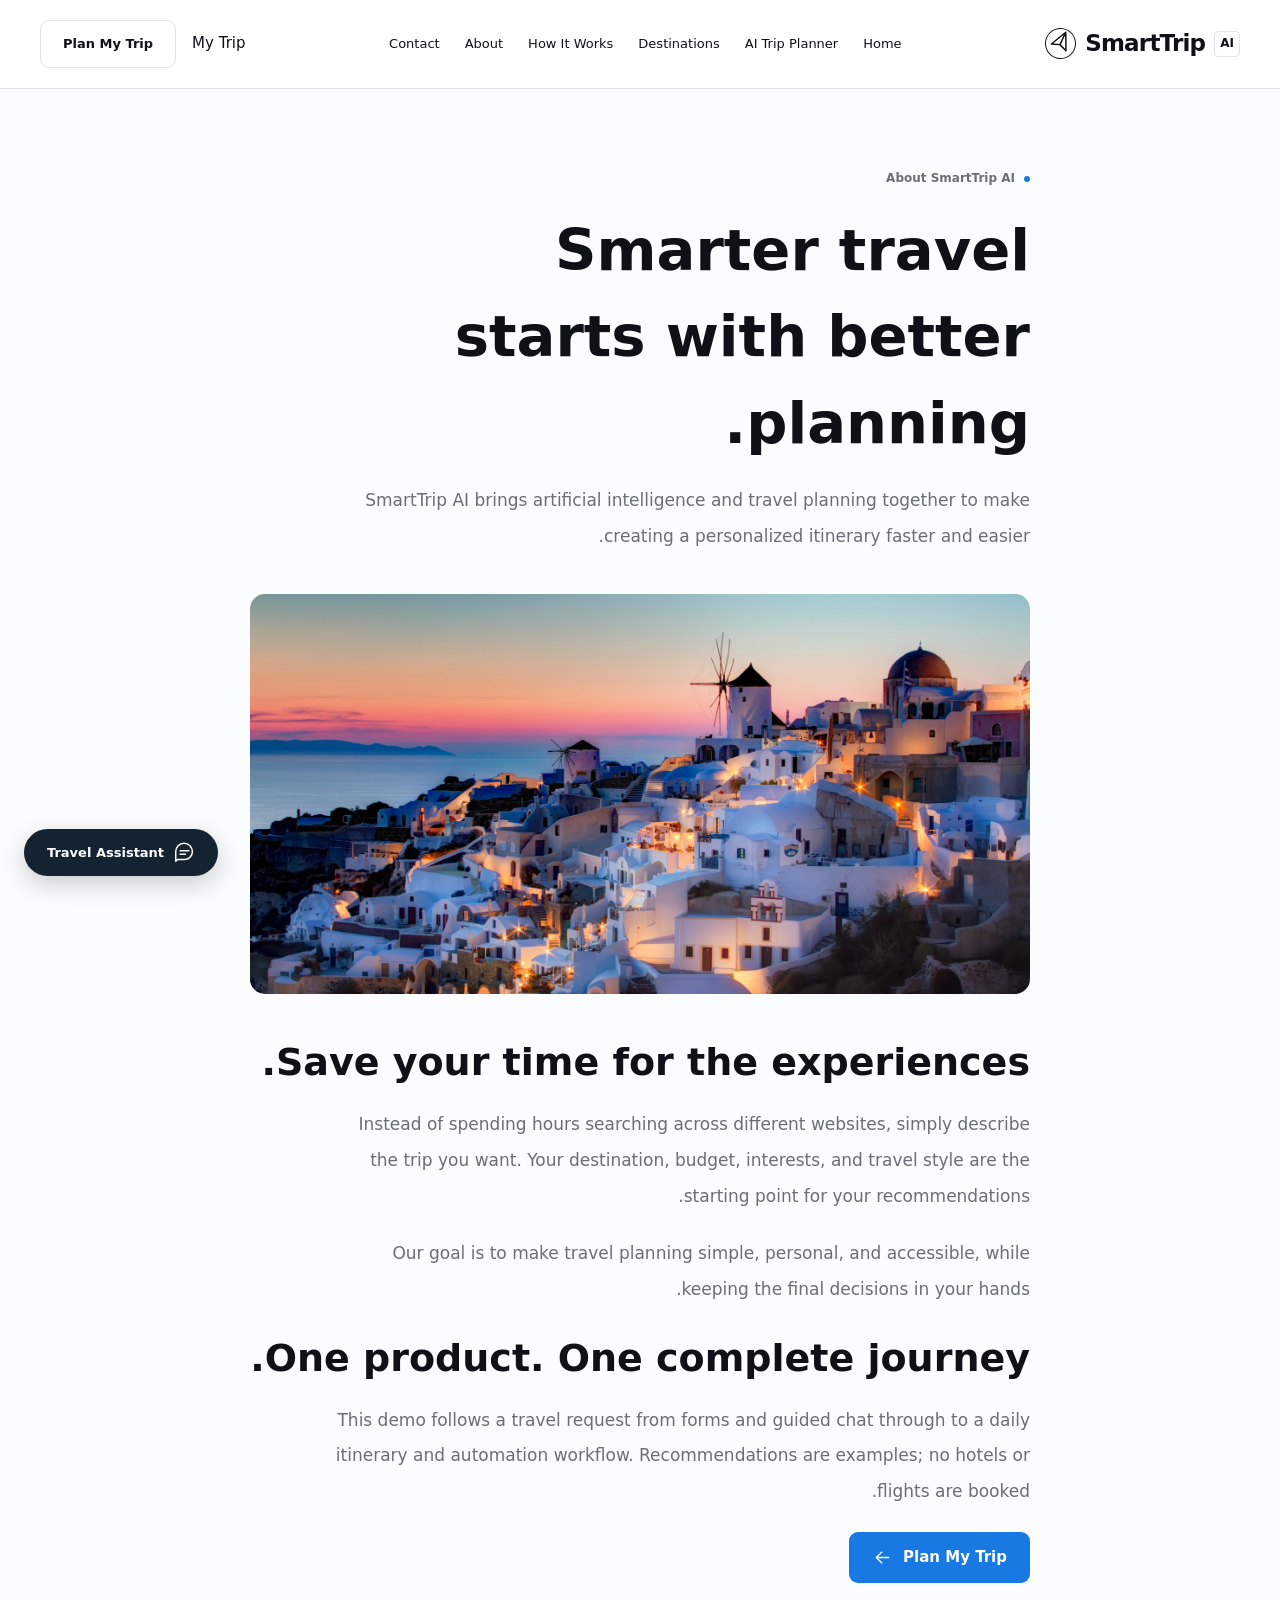
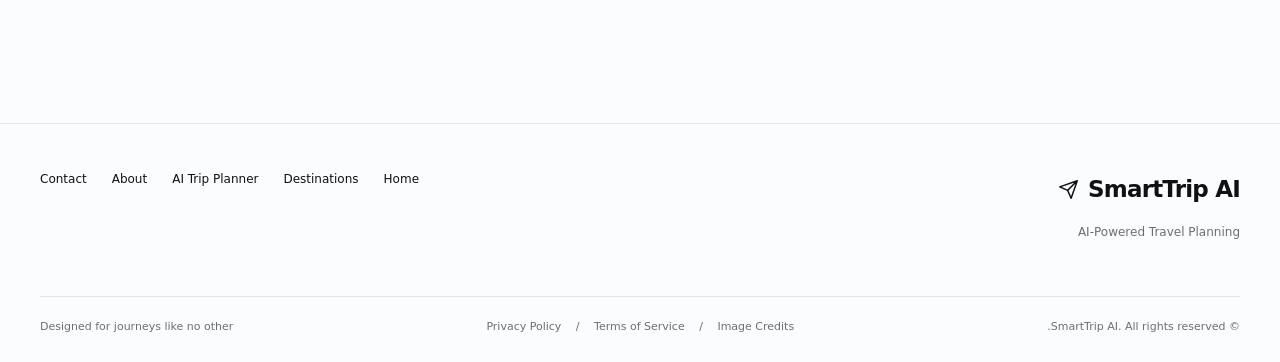
==== public/about.html @ 1fba0c23 "Initial commit" ====
<!doctype html>
<html lang="en" dir="rtl"><head><meta charset="UTF-8"><meta name="viewport" content="width=device-width,initial-scale=1"><meta name="description" content="Personalized travel planning with SmartTrip AI. Explore destinations, create itineraries, and meet your travel assistant."><title>About | SmartTrip AI</title><link rel="stylesheet" href="assets/smarttrip.css"><script src="assets/config.js"></script><script defer src="assets/smarttrip.js"></script><meta property="og:title" content="SmartTrip AI | Personalized Travel Planning"><meta property="og:description" content="You choose the destination. We build the plan together."></head><body><header data-od-id="site-header"><div class="wrap nav"><a class="brand" href="smarttrip.html" data-od-id="brand"><span class="brand-mark"><svg aria-hidden="true" viewBox="0 0 24 24"><path d="m22 2-7 20-4-9-9-4Z M22 2 11 13"/></svg></span>SmartTrip <small>AI</small></a><nav class="nav-links" id="navigation" aria-label="Main navigation"><a href="smarttrip.html" data-od-id="about-element-1">Home</a><a href="smarttrip.html#planner" data-od-id="about-element-2">AI Trip Planner</a><a href="destinations.html" data-od-id="about-element-3">Destinations</a><a href="smarttrip.html#how-it-works" data-od-id="about-element-4">How It Works</a><a href="about.html" data-od-id="about-element-5">About</a><a href="contact.html" data-od-id="about-element-6">Contact</a></nav><div class="nav-actions"><a class="my-trip-link" href="my-trip.html" data-od-id="about-element-7">My Trip</a><a class="btn" href="smarttrip.html#planner" data-od-id="about-element-8">Plan My Trip</a><button class="menu" aria-label="Open menu" aria-expanded="false" aria-controls="navigation" data-od-id="about-element-9"><svg aria-hidden="true" viewBox="0 0 24 24"><path d="M4 6h16M4 12h16M4 18h16"/></svg></button></div></div></header><main data-od-id="main"><section class="section wrap" data-od-id="about-content"><div class="prose"><span class="eyebrow">About SmartTrip AI</span><h1 data-od-id="about-element-10">Smarter travel<br>starts with better planning.</h1><p>SmartTrip AI brings artificial intelligence and travel planning together to make creating a personalized itinerary faster and easier.</p><div class="about-photo"><img src="assets/santorini.jpg" alt="Sunset in Santorini" loading="lazy"></div><h2 data-od-id="about-element-11">Save your time for the experiences.</h2><p>Instead of spending hours searching across different websites, simply describe the trip you want. Your destination, budget, interests, and travel style are the starting point for your recommendations.</p><p>Our goal is to make travel planning simple, personal, and accessible, while keeping the final decisions in your hands.</p><h2 data-od-id="about-element-12">One product. One complete journey.</h2><p>This demo follows a travel request from forms and guided chat through to a daily itinerary and automation workflow. Recommendations are examples; no hotels or flights are booked.</p><a href="smarttrip.html#planner" class="btn primary"  data-od-id="about-element-13">Plan My Trip<svg aria-hidden="true" viewBox="0 0 24 24"><path d="M19 12H5m6-6-6 6 6 6"/></svg></a></div></section></main><footer class="footer" data-od-id="footer"><div class="wrap"><div class="footer-top"><div><a class="brand" href="smarttrip.html" data-od-id="about-element-14"><svg aria-hidden="true" viewBox="0 0 24 24"><path d="m22 2-7 20-4-9-9-4Z M22 2 11 13"/></svg>SmartTrip AI</a><p>AI-Powered Travel Planning</p></div><div class="footer-links"><a href="smarttrip.html" data-od-id="about-element-15">Home</a><a href="destinations.html" data-od-id="about-element-16">Destinations</a><a href="smarttrip.html#planner" data-od-id="about-element-17">AI Trip Planner</a><a href="about.html" data-od-id="about-element-18">About</a><a href="contact.html" data-od-id="about-element-19">Contact</a></div></div><div class="footer-bottom"><span>© SmartTrip AI. All rights reserved.</span><span><a href="privacy.html" data-od-id="about-element-20">Privacy Policy</a>　 /　 <a href="terms.html" data-od-id="about-element-21">Terms of Service</a>　 /　 <a href="image-credits.html" data-od-id="about-element-22">Image Credits</a></span><span>Designed for journeys like no other</span></div></div></footer><button class="floating-chat" data-chat data-od-id="floating-assistant"><svg aria-hidden="true" viewBox="0 0 24 24"><path d="M21 11a9 9 0 0 1-9 9H4l-2 2V11a9 9 0 0 1 19 0Z"/><path d="M7 10h10M7 14h6"/></svg>Travel Assistant</button><aside class="chat-window" hidden aria-label="Travel Assistant" data-od-id="chat-window"><div class="chat-header"><span class="ai-orb"><svg aria-hidden="true" viewBox="0 0 24 24"><path d="m12 3 2.7 6.3L21 12l-6.3 2.7L12 21l-2.7-6.3L3 12l6.3-2.7Z"/></svg></span><div><b>SmartTrip AI Assistant</b><small>Demo conversation · Scripted responses</small></div><button class="close-chat" aria-label="Close chat" data-od-id="about-element-23"><svg aria-hidden="true" viewBox="0 0 24 24"><path d="m6 6 12 12M18 6 6 18"/></svg></button></div><div class="chat-log" aria-live="polite"></div><form class="chat-input" id="chat-form"><input aria-label="Your message" placeholder="Type your reply…" required maxlength="500" data-od-id="about-element-24"><button aria-label="Send message" data-od-id="about-element-25"><svg aria-hidden="true" viewBox="0 0 24 24"><path d="M19 12H5m6-6-6 6 6 6"/></svg></button></form></aside><div class="toast" role="status" aria-live="polite"></div></body></html>
---- public/assets/smarttrip.css ----
:root {
 --bg:      oklch(99% 0.002 240);
 --surface: oklch(100% 0 0);
 --fg:      oklch(18% 0.012 250);
 --muted:   oklch(54% 0.012 250);
 --border:  oklch(92% 0.005 250);
 --accent:  oklch(58% 0.18 255);
 --font-display: -apple-system, BlinkMacSystemFont, 'SF Pro Display', system-ui, sans-serif;
 --font-body:    -apple-system, BlinkMacSystemFont, 'SF Pro Text', system-ui, sans-serif;
 --soft:oklch(96% .006 250);--ink:oklch(25% .035 250);--white:oklch(100% 0 0);--danger:oklch(43% .15 25);
}
*{box-sizing:border-box}html{scroll-behavior:smooth;scroll-padding-top:100px}body{margin:0;color:var(--fg);background:var(--bg);font-family:var(--font-body);font-size:15px;line-height:1.8}h1,h2,h3{font-family:var(--font-display);font-weight:600;line-height:1.5;margin:0 0 16px;text-wrap:balance}h1{font-size:clamp(36px,4.5vw,66px)}h2{font-size:clamp(26px,3vw,38px)}h3{font-size:20px}p{margin:0 0 22px;max-width:65ch;color:var(--muted)}a{color:inherit;text-decoration:none}button,input,select,textarea{font:inherit}button,a,input,select,textarea{outline-offset:5px} :focus-visible{outline:2px solid var(--fg)}button,a{ -webkit-tap-highlight-color:transparent}button{cursor:pointer}button:disabled{opacity:.5;cursor:wait}img{width:100%;height:100%;object-fit:cover;display:block}svg{width:21px;height:21px;fill:none;stroke:currentColor;stroke-width:1.7;stroke-linecap:round;stroke-linejoin:round;flex:none}button,.btn{display:inline-flex;align-items:center;justify-content:center;gap:10px;min-height:46px;padding:11px 22px;border:1px solid var(--border);border-radius:9px;background:var(--surface);color:var(--fg);font-weight:550;transition:background .2s,transform .2s}button:hover,.btn:hover{background:var(--soft);border-color:var(--muted)}.primary{background:var(--accent);color:var(--white);border-color:transparent}.primary:hover{background:oklch(48% .18 255);color:var(--white);border-color:transparent}.dark-btn{background:var(--fg);color:var(--white)}.dark-btn:hover{background:var(--ink);color:var(--white)}.text-btn{padding:10px 0;border:0;background:transparent}.text-btn:hover{background:transparent;text-decoration:underline}.wrap{width:min(1240px,calc(100% - 80px));margin:auto}.nav{height:88px;display:flex;align-items:center;gap:35px;justify-content:space-between}.brand{font-family:var(--font-display);font-size:23px;letter-spacing:-.8px;display:inline-flex;align-items:center;gap:9px;font-weight:600;white-space:nowrap;direction:ltr}.brand-mark{display:grid;place-items:center;border:1.5px solid currentColor;border-radius:50%;width:31px;height:31px;transform:rotate(-20deg)}.brand small{font-size:12px;border:1px solid var(--border);padding:1px 5px;border-radius:4px;letter-spacing:0}.nav-links{display:flex;align-items:center;gap:25px;font-size:13px}.nav-links a{padding:12px 0}.nav-links a:hover{text-decoration:underline}.nav-actions{display:flex;gap:16px;align-items:center}.nav-actions .btn{font-size:13px}.menu{display:none;padding:8px;min-width:44px}header{background:var(--surface);border-bottom:1px solid var(--border)}.hero{padding:66px 0 36px}.hero-top{display:grid;grid-template-columns:1.15fr 1fr;gap:70px;align-items:center;margin-bottom:40px}.eyebrow{display:inline-flex;align-items:center;gap:9px;font-size:12px;font-weight:550;margin-bottom:18px;color:var(--muted)}.eyebrow::before{content:'';width:6px;height:6px;background:var(--accent);border-radius:50%}.hero h1{letter-spacing:-.02em;margin-bottom:0}.hero-copy p{line-height:2;font-size:16px;margin-bottom:23px}.actions{display:flex;gap:23px;align-items:center;flex-wrap:wrap}.hero-image{height:390px;border-radius:16px;overflow:hidden;position:relative;background:oklch(79% .04 245)}.hero-image>img{object-position:50% 55%}.location-tag{position:absolute;bottom:23px;right:23px;background:var(--surface);border-radius:8px;padding:11px 16px;display:flex;align-items:center;gap:12px;font-size:13px;box-shadow:0 4px 15px oklch(18% .012 250/.12)}.location-tag small{display:block;color:var(--muted);font-size:11px}.photo-note{position:absolute;bottom:24px;left:24px;color:var(--white);font-size:12px;background:oklch(18% .012 250/.65);padding:5px 10px;border-radius:5px}.trip-mini{position:absolute;top:24px;left:24px;background:var(--surface);width:225px;padding:18px;border-radius:12px;box-shadow:0 4px 15px oklch(18% .012 250/.12)}.trip-mini b{display:block;font-size:14px}.trip-mini p{font-size:12px;margin:3px 0 13px}.mini-line{display:flex;justify-content:space-between;font-size:11px;padding-top:9px;border-top:1px solid var(--border)}.trust-row{display:flex;justify-content:space-between;padding:23px 12px;border-bottom:1px solid var(--border);color:var(--muted);font-size:12px}.trust-row span{display:flex;gap:9px;align-items:center}.section{padding:75px 0}.section-head{display:flex;justify-content:space-between;align-items:end;gap:20px;margin-bottom:30px}.section-head h2{margin-bottom:6px}.section-head p{margin:0}.section-kicker{font-size:12px;color:var(--muted);margin-bottom:8px}.tinted{background:var(--soft)}.planner-layout{display:grid;grid-template-columns:.7fr 1.3fr;gap:70px}.planner-aside{padding-top:25px}.planner-aside p{font-size:16px;line-height:2}.steps-list{margin-top:35px;display:grid;gap:20px}.step-line{display:flex;gap:12px;align-items:center;font-size:13px}.step-line span{display:grid;place-items:center;width:30px;height:30px;border:1px solid var(--border);border-radius:50%;background:var(--surface)}.panel{background:var(--surface);border:1px solid var(--border);border-radius:16px;padding:30px}.form-grid{display:grid;grid-template-columns:repeat(2,minmax(0,1fr));gap:18px}.field{display:flex;flex-direction:column;gap:6px;min-width:0;font-size:12px;font-weight:550}.field input,.field select,.field textarea{width:100%;min-width:0;border:1px solid var(--border);border-radius:7px;padding:11px 13px;background:var(--bg);color:var(--fg);min-height:46px;font-size:14px}.field textarea{min-height:95px;resize:vertical}.field input:hover,.field select:hover,.field textarea:hover{border-color:var(--muted)}.full{grid-column:1/-1}fieldset{border:0;padding:0;margin:0}legend{font-size:12px;margin-bottom:10px}.chips{display:flex;gap:7px;flex-wrap:wrap}.chip{position:relative}.chip input{position:absolute;opacity:0;width:1px}.chip span{border:1px solid var(--border);display:inline-flex;min-height:44px;align-items:center;padding:7px 13px;border-radius:7px;font-size:12px;cursor:pointer}.chip input:checked+span{background:var(--ink);color:var(--white);border-color:var(--ink)}.chip input:focus-visible+span{outline:2px solid var(--fg);outline-offset:3px}.form-foot{display:flex;justify-content:space-between;align-items:center;gap:15px;flex-wrap:wrap;margin-top:22px}.form-foot small,.note{font-size:11px;color:var(--muted)}.cards{display:grid;grid-template-columns:repeat(4,minmax(0,1fr));gap:22px}.destination{border:1px solid var(--border);border-radius:12px;overflow:hidden;background:var(--surface);min-width:0;transition:transform .2s}.destination:hover{transform:translateY(-4px)}.card-photo{height:215px;background:var(--soft);position:relative}.card-photo img{transition:transform .4s}.destination:hover img{transform:scale(1.035)}.country{position:absolute;top:13px;right:13px;background:var(--surface);padding:2px 10px;border-radius:5px;font-size:11px}.card-body{padding:18px}.card-title{display:flex;justify-content:space-between;align-items:center}.card-title h3{margin:0;font-size:19px}.card-body p{font-size:12px;margin:6px 0 16px;line-height:1.9;min-height:45px}.card-meta{display:flex;justify-content:space-between;font-size:11px;color:var(--muted);padding-top:12px;border-top:1px solid var(--border)}.card-link{display:flex;justify-content:space-between;align-items:center;padding-top:13px;font-size:12px}.card-link:hover{text-decoration:underline}.demo-label{border:1px solid var(--border);padding:3px 8px;font-size:11px;border-radius:5px;color:var(--muted);display:inline-block}.four-grid{display:grid;grid-template-columns:repeat(4,minmax(0,1fr));gap:30px}.step{border-top:1px solid var(--border);padding-top:20px}.step>span{font-size:13px;color:var(--muted);display:block;margin-bottom:20px}.step h3{font-size:17px}.step p{font-size:13px}.assistant-layout{display:grid;grid-template-columns:1fr 1fr;gap:80px;align-items:center}.chat-demo{padding:25px;border:1px solid var(--border);background:var(--surface);border-radius:16px}.chat-header{display:flex;align-items:center;gap:12px;padding-bottom:18px;border-bottom:1px solid var(--border)}.chat-header small{display:block;font-size:11px;color:var(--muted)}.ai-orb{width:40px;height:40px;border-radius:12px;background:var(--ink);color:var(--white);display:grid;place-items:center}.bubble{padding:15px 18px;background:var(--soft);border-radius:12px 0 12px 12px;font-size:13px;line-height:1.9;margin-top:18px;max-width:92%;white-space:pre-line;overflow-wrap:anywhere}.bubble.user{margin-right:auto;background:var(--ink);color:var(--white);border-radius:0 12px 12px 12px}.chat-demo .chips{margin-top:17px}.benefits{display:grid;grid-template-columns:repeat(3,minmax(0,1fr));gap:28px}.benefit{padding:23px 0;border-top:1px solid var(--border)}.benefit svg{margin-bottom:18px}.benefit h3{font-size:18px}.benefit p{font-size:13px}.automation{background:var(--ink);color:var(--white);border-radius:20px;padding:50px}.automation p{color:oklch(81% .009 250)}.flow{display:grid;grid-template-columns:repeat(4,minmax(0,1fr));gap:12px;margin-top:32px}.flow-item{border:1px solid oklch(100% 0 0/.2);border-radius:8px;padding:18px;font-size:12px;display:flex;align-items:center;gap:13px}.flow-item b{font-size:11px;opacity:.6}.automation .demo-label{color:oklch(81% .009 250);border-color:oklch(100% 0 0/.3)}.voice-box{display:grid;grid-template-columns:1fr 1fr;align-items:center;gap:65px}.waveform{display:flex;gap:7px;align-items:center;justify-content:center;height:180px}.waveform i{display:block;width:5px;height:var(--h);background:var(--muted);border-radius:5px}.listening .waveform i{animation:wave .65s infinite alternate;animation-delay:var(--d)}@keyframes wave{to{height:15px}}.quotes{display:grid;grid-template-columns:repeat(3,minmax(0,1fr));gap:24px}.quote{border:1px solid var(--border);border-radius:12px;padding:26px}.quote p{font-size:14px;color:var(--fg);line-height:2}.quote small{font-size:12px;color:var(--muted)}.final-cta{text-align:center;padding:70px 30px;background:var(--soft);border-radius:18px}.final-cta p{margin:0 auto 24px}.final-cta .actions{justify-content:center}.footer{margin-top:65px;border-top:1px solid var(--border);padding:45px 0 25px}.footer-top{display:flex;justify-content:space-between;gap:35px}.footer-links{display:flex;gap:25px;flex-wrap:wrap;font-size:12px}.footer p{font-size:12px;margin-top:12px}.footer-bottom{border-top:1px solid var(--border);padding-top:20px;margin-top:30px;display:flex;justify-content:space-between;gap:15px;font-size:11px;color:var(--muted)}.floating-chat{position:fixed;bottom:24px;left:24px;z-index:30;background:var(--ink);color:var(--white);border-color:transparent;box-shadow:0 8px 25px oklch(18% .012 250/.2);border-radius:30px;font-size:13px}.floating-chat:hover{background:var(--fg);color:var(--white)}.chat-window{position:fixed;left:24px;bottom:88px;width:min(390px,calc(100vw - 32px));height:min(570px,calc(100dvh - 115px));background:var(--surface);border:1px solid var(--border);border-radius:16px;box-shadow:0 16px 70px oklch(18% .012 250/.2);z-index:40;display:flex;flex-direction:column;padding:20px}.chat-window[hidden]{display:none}.chat-window .chat-header{flex:none}.chat-header .close-chat{margin-right:auto;padding:0;min-width:44px;border:0}.chat-log{overflow:auto;flex:1;padding:0 0 15px}.chat-input{display:flex;gap:8px;border-top:1px solid var(--border);padding-top:12px}.chat-input input{min-width:0;flex:1;border:1px solid var(--border);border-radius:8px;padding:10px;background:var(--bg)}.chat-input button{padding:10px 13px}.toast{position:fixed;bottom:24px;right:24px;max-width:min(460px,calc(100vw - 48px));padding:15px 22px;background:var(--fg);color:var(--white);border-radius:9px;z-index:90;font-size:13px;box-shadow:0 8px 30px oklch(18% .012 250/.15)}.toast:empty{display:none}.page-title{padding:65px 0 35px}.page-title h1{font-size:clamp(32px,4vw,50px)}.filter-bar{display:grid;grid-template-columns:2fr repeat(5,1fr);gap:12px;margin-bottom:25px}.filter-count{font-size:12px;color:var(--muted);margin-bottom:20px}.empty{padding:50px;text-align:center;border:1px dashed var(--border);border-radius:12px}.trip-layout{display:grid;grid-template-columns:280px 1fr;gap:30px}.trip-summary{align-self:start;position:sticky;top:25px}.trip-summary dl{font-size:13px}.trip-summary dt{color:var(--muted);margin-top:16px}.trip-summary dd{margin:0}.day{border:1px solid var(--border);border-radius:12px;padding:24px;margin-bottom:16px;display:grid;grid-template-columns:50px 1fr;gap:20px}.day-no{font-size:13px;border-radius:50%;width:44px;height:44px;display:grid;place-items:center;background:var(--soft)}.day h3{font-size:18px}.day p{font-size:13px;margin-bottom:10px}.day input,.day textarea{width:100%;border:1px solid var(--border);border-radius:6px;padding:9px;font:inherit;margin-bottom:8px}.cost-row{display:flex;justify-content:space-between;border-bottom:1px solid var(--border);padding:12px 0;font-size:13px}.cost-bar{height:8px;background:var(--soft);border-radius:5px;margin-top:8px}.cost-bar span{display:block;height:100%;background:var(--ink);border-radius:5px}.prose{max-width:780px;margin:auto}.prose p{font-size:17px;line-height:2.1}.about-photo{height:400px;border-radius:15px;overflow:hidden;margin:40px 0}.status{font-size:12px;line-height:1.8;margin-top:15px;white-space:pre-line}.status.error{color:var(--danger)}.consent{font-size:11px;display:flex;gap:8px;align-items:start;margin-top:18px;color:var(--muted)}.consent input{width:17px;height:17px;flex:none}.mobile-only{display:none}
@media(min-width:1600px){.hero-image{height:460px}}
@media(max-width:1100px){.nav-links{gap:16px}.nav{gap:20px}.nav-actions .my-trip-link{display:none}.hero-top{gap:35px}.cards{gap:15px}.planner-layout{gap:35px}.filter-bar{grid-template-columns:repeat(3,1fr)}}
@media(max-width:820px){.wrap{width:calc(100% - 40px)}.nav{height:76px}.nav-links{display:none;position:absolute;top:76px;right:0;left:0;background:var(--surface);padding:20px;z-index:45;border-bottom:1px solid var(--border)}.nav-links.open{display:flex;flex-wrap:wrap}.menu{display:inline-flex}.nav-actions>.btn{display:none}.brand{font-size:20px}.hero{padding-top:40px}.hero-top{grid-template-columns:1fr;gap:20px}.hero h1{font-size:48px}.hero-image{height:360px}.hero-copy p{max-width:55ch}.trust-row{gap:20px;flex-wrap:wrap;justify-content:center}.cards{grid-template-columns:repeat(2,minmax(0,1fr))}.planner-layout,.assistant-layout,.voice-box{grid-template-columns:1fr;gap:30px}.planner-aside{padding:0}.steps-list{display:none}.four-grid{grid-template-columns:repeat(2,minmax(0,1fr))}.benefits{grid-template-columns:repeat(2,minmax(0,1fr))}.quotes{grid-template-columns:1fr}.flow{grid-template-columns:repeat(2,minmax(0,1fr))}.automation{padding:30px}.section{padding:50px 0}.trip-layout{grid-template-columns:1fr}.trip-summary{position:static}.trip-summary dl{display:grid;grid-template-columns:repeat(2,1fr);gap:8px}.footer-top{flex-direction:column}.footer-bottom{flex-wrap:wrap;padding-bottom:65px}.panel{padding:23px}}
@media(max-width:480px){.wrap{width:calc(100% - 32px)}.hero h1{font-size:37px}.hero-image{height:310px}.trip-mini{width:180px;left:14px;top:14px;padding:13px}.photo-note{display:none}.location-tag{right:14px;bottom:14px}.hero-top{margin-bottom:27px}.hero-copy p{font-size:14px}.actions{gap:10px}.actions .btn{padding:10px 14px;font-size:13px}.trust-row span{font-size:11px}.trust-row span:last-child{display:none}.cards{gap:12px}.card-photo{height:175px}.card-body{padding:13px}.card-title h3{font-size:17px}.card-meta{flex-direction:column;gap:3px}.card-body p{min-height:68px}.section-head{align-items:start}.section-head>.text-btn{font-size:11px;white-space:nowrap}.form-grid{grid-template-columns:1fr}.full{grid-column:auto}.panel{padding:20px}.form-foot button{width:100%}.benefits{gap:18px}.benefit h3{font-size:16px}.flow{grid-template-columns:1fr}.flow-item{padding:12px}.automation{padding:25px}.four-grid{gap:20px}.filter-bar{grid-template-columns:repeat(2,minmax(0,1fr))}.filter-bar>.field:first-child{grid-column:1/-1}.floating-chat{left:16px;bottom:16px;font-size:12px}.chat-window{left:16px;bottom:78px}.day{padding:16px;gap:10px;grid-template-columns:35px 1fr}.day-no{width:32px;height:32px}.footer-links{gap:17px}.section-kicker{font-size:11px}.about-photo{height:260px}.toast{bottom:80px}.final-cta{padding:40px 20px}}
@media(prefers-reduced-motion:reduce){html{scroll-behavior:auto}*,*::before,*::after{animation:none!important;transition:none!important}}
[hidden]{display:none!important}.trip-mini .eyebrow::before{background:var(--muted)}
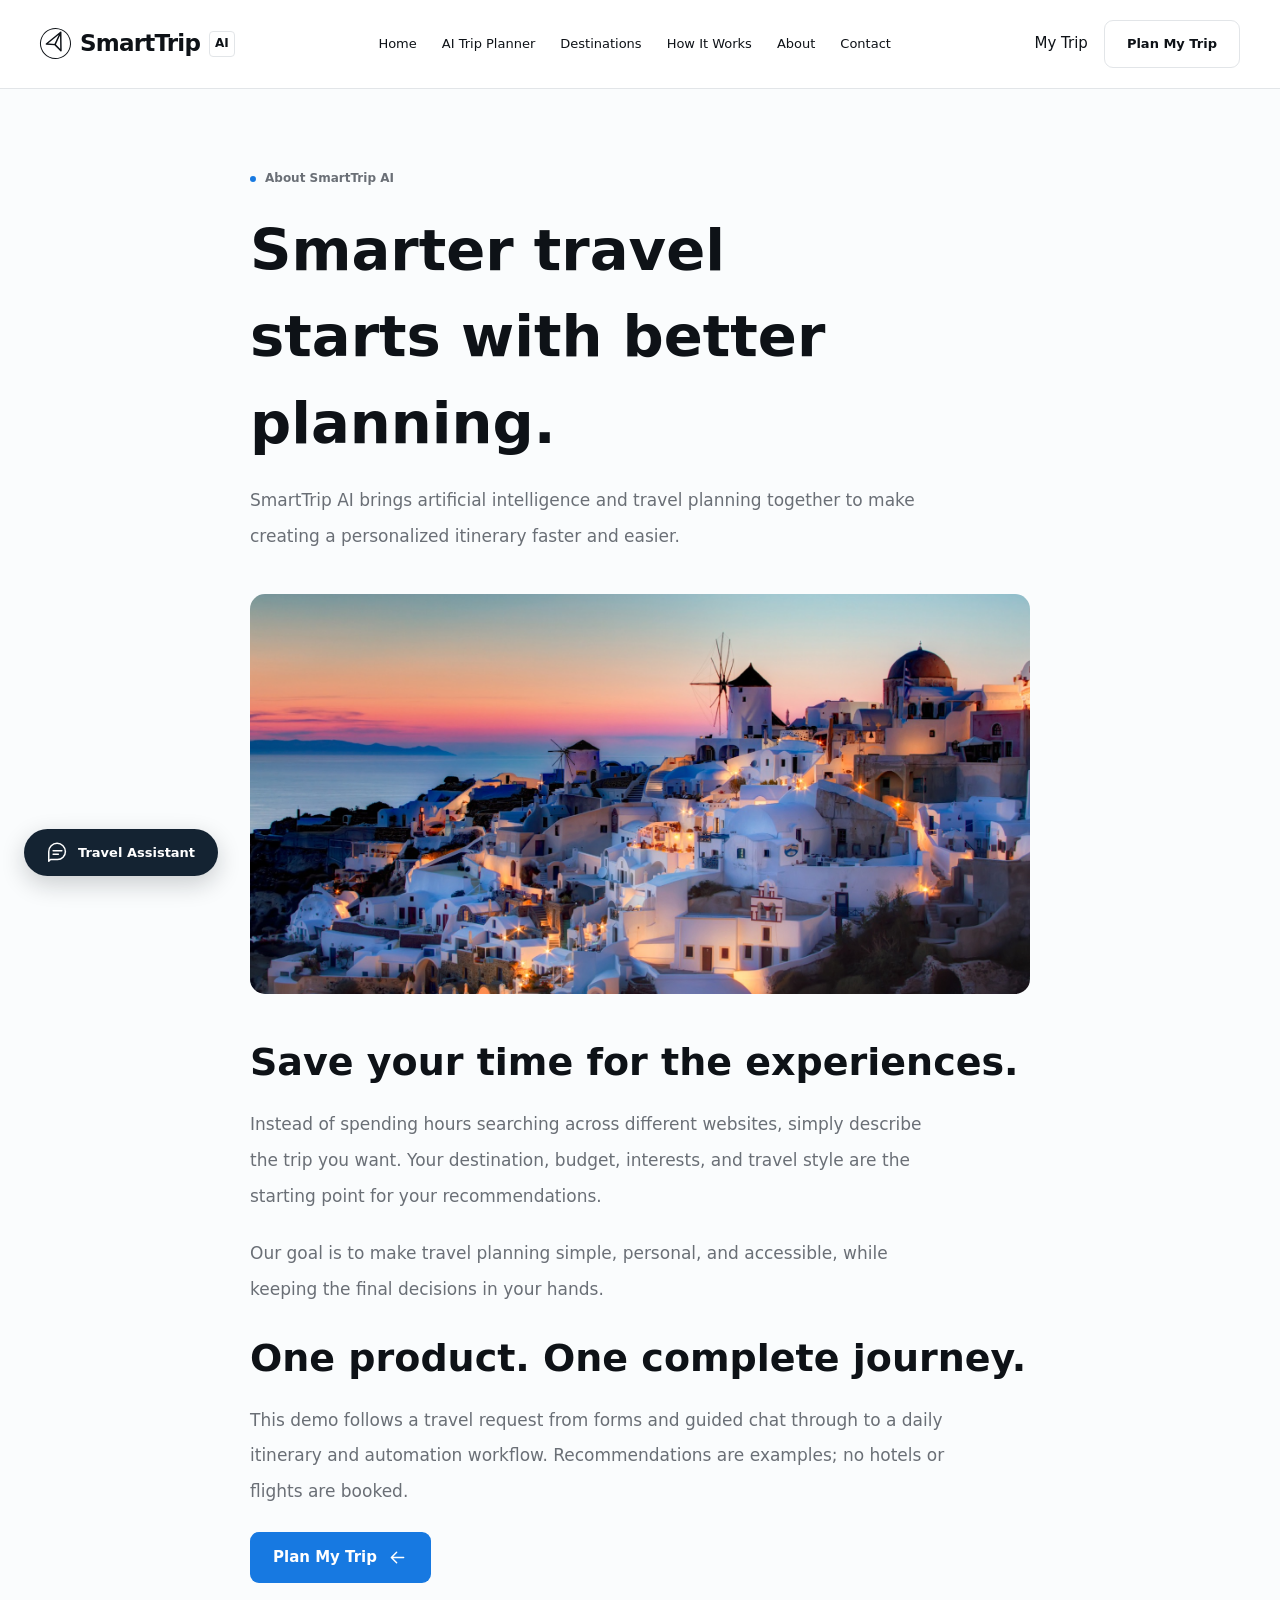
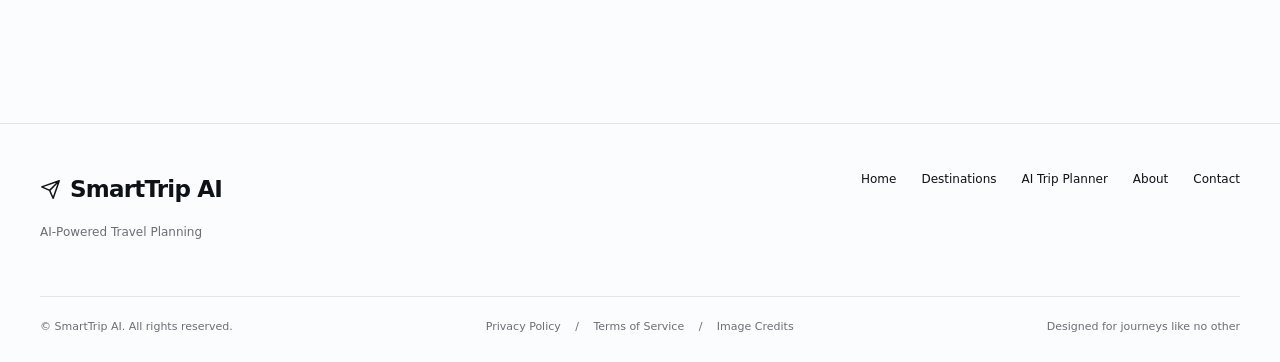
==== commit 6a09757e: "fix English text direction to LTR" ====
--- a/public/about.html
+++ b/public/about.html
@@ -1,2 +1,2 @@
 <!doctype html>
-<html lang="en" dir="rtl"><head><meta charset="UTF-8"><meta name="viewport" content="width=device-width,initial-scale=1"><meta name="description" content="Personalized travel planning with SmartTrip AI. Explore destinations, create itineraries, and meet your travel assistant."><title>About | SmartTrip AI</title><link rel="stylesheet" href="assets/smarttrip.css"><script src="assets/config.js"></script><script defer src="assets/smarttrip.js"></script><meta property="og:title" content="SmartTrip AI | Personalized Travel Planning"><meta property="og:description" content="You choose the destination. We build the plan together."></head><body><header data-od-id="site-header"><div class="wrap nav"><a class="brand" href="smarttrip.html" data-od-id="brand"><span class="brand-mark"><svg aria-hidden="true" viewBox="0 0 24 24"><path d="m22 2-7 20-4-9-9-4Z M22 2 11 13"/></svg></span>SmartTrip <small>AI</small></a><nav class="nav-links" id="navigation" aria-label="Main navigation"><a href="smarttrip.html" data-od-id="about-element-1">Home</a><a href="smarttrip.html#planner" data-od-id="about-element-2">AI Trip Planner</a><a href="destinations.html" data-od-id="about-element-3">Destinations</a><a href="smarttrip.html#how-it-works" data-od-id="about-element-4">How It Works</a><a href="about.html" data-od-id="about-element-5">About</a><a href="contact.html" data-od-id="about-element-6">Contact</a></nav><div class="nav-actions"><a class="my-trip-link" href="my-trip.html" data-od-id="about-element-7">My Trip</a><a class="btn" href="smarttrip.html#planner" data-od-id="about-element-8">Plan My Trip</a><button class="menu" aria-label="Open menu" aria-expanded="false" aria-controls="navigation" data-od-id="about-element-9"><svg aria-hidden="true" viewBox="0 0 24 24"><path d="M4 6h16M4 12h16M4 18h16"/></svg></button></div></div></header><main data-od-id="main"><section class="section wrap" data-od-id="about-content"><div class="prose"><span class="eyebrow">About SmartTrip AI</span><h1 data-od-id="about-element-10">Smarter travel<br>starts with better planning.</h1><p>SmartTrip AI brings artificial intelligence and travel planning together to make creating a personalized itinerary faster and easier.</p><div class="about-photo"><img src="assets/santorini.jpg" alt="Sunset in Santorini" loading="lazy"></div><h2 data-od-id="about-element-11">Save your time for the experiences.</h2><p>Instead of spending hours searching across different websites, simply describe the trip you want. Your destination, budget, interests, and travel style are the starting point for your recommendations.</p><p>Our goal is to make travel planning simple, personal, and accessible, while keeping the final decisions in your hands.</p><h2 data-od-id="about-element-12">One product. One complete journey.</h2><p>This demo follows a travel request from forms and guided chat through to a daily itinerary and automation workflow. Recommendations are examples; no hotels or flights are booked.</p><a href="smarttrip.html#planner" class="btn primary"  data-od-id="about-element-13">Plan My Trip<svg aria-hidden="true" viewBox="0 0 24 24"><path d="M19 12H5m6-6-6 6 6 6"/></svg></a></div></section></main><footer class="footer" data-od-id="footer"><div class="wrap"><div class="footer-top"><div><a class="brand" href="smarttrip.html" data-od-id="about-element-14"><svg aria-hidden="true" viewBox="0 0 24 24"><path d="m22 2-7 20-4-9-9-4Z M22 2 11 13"/></svg>SmartTrip AI</a><p>AI-Powered Travel Planning</p></div><div class="footer-links"><a href="smarttrip.html" data-od-id="about-element-15">Home</a><a href="destinations.html" data-od-id="about-element-16">Destinations</a><a href="smarttrip.html#planner" data-od-id="about-element-17">AI Trip Planner</a><a href="about.html" data-od-id="about-element-18">About</a><a href="contact.html" data-od-id="about-element-19">Contact</a></div></div><div class="footer-bottom"><span>© SmartTrip AI. All rights reserved.</span><span><a href="privacy.html" data-od-id="about-element-20">Privacy Policy</a>　 /　 <a href="terms.html" data-od-id="about-element-21">Terms of Service</a>　 /　 <a href="image-credits.html" data-od-id="about-element-22">Image Credits</a></span><span>Designed for journeys like no other</span></div></div></footer><button class="floating-chat" data-chat data-od-id="floating-assistant"><svg aria-hidden="true" viewBox="0 0 24 24"><path d="M21 11a9 9 0 0 1-9 9H4l-2 2V11a9 9 0 0 1 19 0Z"/><path d="M7 10h10M7 14h6"/></svg>Travel Assistant</button><aside class="chat-window" hidden aria-label="Travel Assistant" data-od-id="chat-window"><div class="chat-header"><span class="ai-orb"><svg aria-hidden="true" viewBox="0 0 24 24"><path d="m12 3 2.7 6.3L21 12l-6.3 2.7L12 21l-2.7-6.3L3 12l6.3-2.7Z"/></svg></span><div><b>SmartTrip AI Assistant</b><small>Demo conversation · Scripted responses</small></div><button class="close-chat" aria-label="Close chat" data-od-id="about-element-23"><svg aria-hidden="true" viewBox="0 0 24 24"><path d="m6 6 12 12M18 6 6 18"/></svg></button></div><div class="chat-log" aria-live="polite"></div><form class="chat-input" id="chat-form"><input aria-label="Your message" placeholder="Type your reply…" required maxlength="500" data-od-id="about-element-24"><button aria-label="Send message" data-od-id="about-element-25"><svg aria-hidden="true" viewBox="0 0 24 24"><path d="M19 12H5m6-6-6 6 6 6"/></svg></button></form></aside><div class="toast" role="status" aria-live="polite"></div></body></html>+<html lang="en" dir="ltr"><head><meta charset="UTF-8"><meta name="viewport" content="width=device-width,initial-scale=1"><meta name="description" content="Personalized travel planning with SmartTrip AI. Explore destinations, create itineraries, and meet your travel assistant."><title>About | SmartTrip AI</title><link rel="stylesheet" href="assets/smarttrip.css"><script src="assets/config.js"></script><script defer src="assets/smarttrip.js"></script><meta property="og:title" content="SmartTrip AI | Personalized Travel Planning"><meta property="og:description" content="You choose the destination. We build the plan together."></head><body><header data-od-id="site-header"><div class="wrap nav"><a class="brand" href="smarttrip.html" data-od-id="brand"><span class="brand-mark"><svg aria-hidden="true" viewBox="0 0 24 24"><path d="m22 2-7 20-4-9-9-4Z M22 2 11 13"/></svg></span>SmartTrip <small>AI</small></a><nav class="nav-links" id="navigation" aria-label="Main navigation"><a href="smarttrip.html" data-od-id="about-element-1">Home</a><a href="smarttrip.html#planner" data-od-id="about-element-2">AI Trip Planner</a><a href="destinations.html" data-od-id="about-element-3">Destinations</a><a href="smarttrip.html#how-it-works" data-od-id="about-element-4">How It Works</a><a href="about.html" data-od-id="about-element-5">About</a><a href="contact.html" data-od-id="about-element-6">Contact</a></nav><div class="nav-actions"><a class="my-trip-link" href="my-trip.html" data-od-id="about-element-7">My Trip</a><a class="btn" href="smarttrip.html#planner" data-od-id="about-element-8">Plan My Trip</a><button class="menu" aria-label="Open menu" aria-expanded="false" aria-controls="navigation" data-od-id="about-element-9"><svg aria-hidden="true" viewBox="0 0 24 24"><path d="M4 6h16M4 12h16M4 18h16"/></svg></button></div></div></header><main data-od-id="main"><section class="section wrap" data-od-id="about-content"><div class="prose"><span class="eyebrow">About SmartTrip AI</span><h1 data-od-id="about-element-10">Smarter travel<br>starts with better planning.</h1><p>SmartTrip AI brings artificial intelligence and travel planning together to make creating a personalized itinerary faster and easier.</p><div class="about-photo"><img src="assets/santorini.jpg" alt="Sunset in Santorini" loading="lazy"></div><h2 data-od-id="about-element-11">Save your time for the experiences.</h2><p>Instead of spending hours searching across different websites, simply describe the trip you want. Your destination, budget, interests, and travel style are the starting point for your recommendations.</p><p>Our goal is to make travel planning simple, personal, and accessible, while keeping the final decisions in your hands.</p><h2 data-od-id="about-element-12">One product. One complete journey.</h2><p>This demo follows a travel request from forms and guided chat through to a daily itinerary and automation workflow. Recommendations are examples; no hotels or flights are booked.</p><a href="smarttrip.html#planner" class="btn primary"  data-od-id="about-element-13">Plan My Trip<svg aria-hidden="true" viewBox="0 0 24 24"><path d="M19 12H5m6-6-6 6 6 6"/></svg></a></div></section></main><footer class="footer" data-od-id="footer"><div class="wrap"><div class="footer-top"><div><a class="brand" href="smarttrip.html" data-od-id="about-element-14"><svg aria-hidden="true" viewBox="0 0 24 24"><path d="m22 2-7 20-4-9-9-4Z M22 2 11 13"/></svg>SmartTrip AI</a><p>AI-Powered Travel Planning</p></div><div class="footer-links"><a href="smarttrip.html" data-od-id="about-element-15">Home</a><a href="destinations.html" data-od-id="about-element-16">Destinations</a><a href="smarttrip.html#planner" data-od-id="about-element-17">AI Trip Planner</a><a href="about.html" data-od-id="about-element-18">About</a><a href="contact.html" data-od-id="about-element-19">Contact</a></div></div><div class="footer-bottom"><span>© SmartTrip AI. All rights reserved.</span><span><a href="privacy.html" data-od-id="about-element-20">Privacy Policy</a>　 /　 <a href="terms.html" data-od-id="about-element-21">Terms of Service</a>　 /　 <a href="image-credits.html" data-od-id="about-element-22">Image Credits</a></span><span>Designed for journeys like no other</span></div></div></footer><button class="floating-chat" data-chat data-od-id="floating-assistant"><svg aria-hidden="true" viewBox="0 0 24 24"><path d="M21 11a9 9 0 0 1-9 9H4l-2 2V11a9 9 0 0 1 19 0Z"/><path d="M7 10h10M7 14h6"/></svg>Travel Assistant</button><aside class="chat-window" hidden aria-label="Travel Assistant" data-od-id="chat-window"><div class="chat-header"><span class="ai-orb"><svg aria-hidden="true" viewBox="0 0 24 24"><path d="m12 3 2.7 6.3L21 12l-6.3 2.7L12 21l-2.7-6.3L3 12l6.3-2.7Z"/></svg></span><div><b>SmartTrip AI Assistant</b><small>Demo conversation · Scripted responses</small></div><button class="close-chat" aria-label="Close chat" data-od-id="about-element-23"><svg aria-hidden="true" viewBox="0 0 24 24"><path d="m6 6 12 12M18 6 6 18"/></svg></button></div><div class="chat-log" aria-live="polite"></div><form class="chat-input" id="chat-form"><input aria-label="Your message" placeholder="Type your reply…" required maxlength="500" data-od-id="about-element-24"><button aria-label="Send message" data-od-id="about-element-25"><svg aria-hidden="true" viewBox="0 0 24 24"><path d="M19 12H5m6-6-6 6 6 6"/></svg></button></form></aside><div class="toast" role="status" aria-live="polite"></div></body></html>
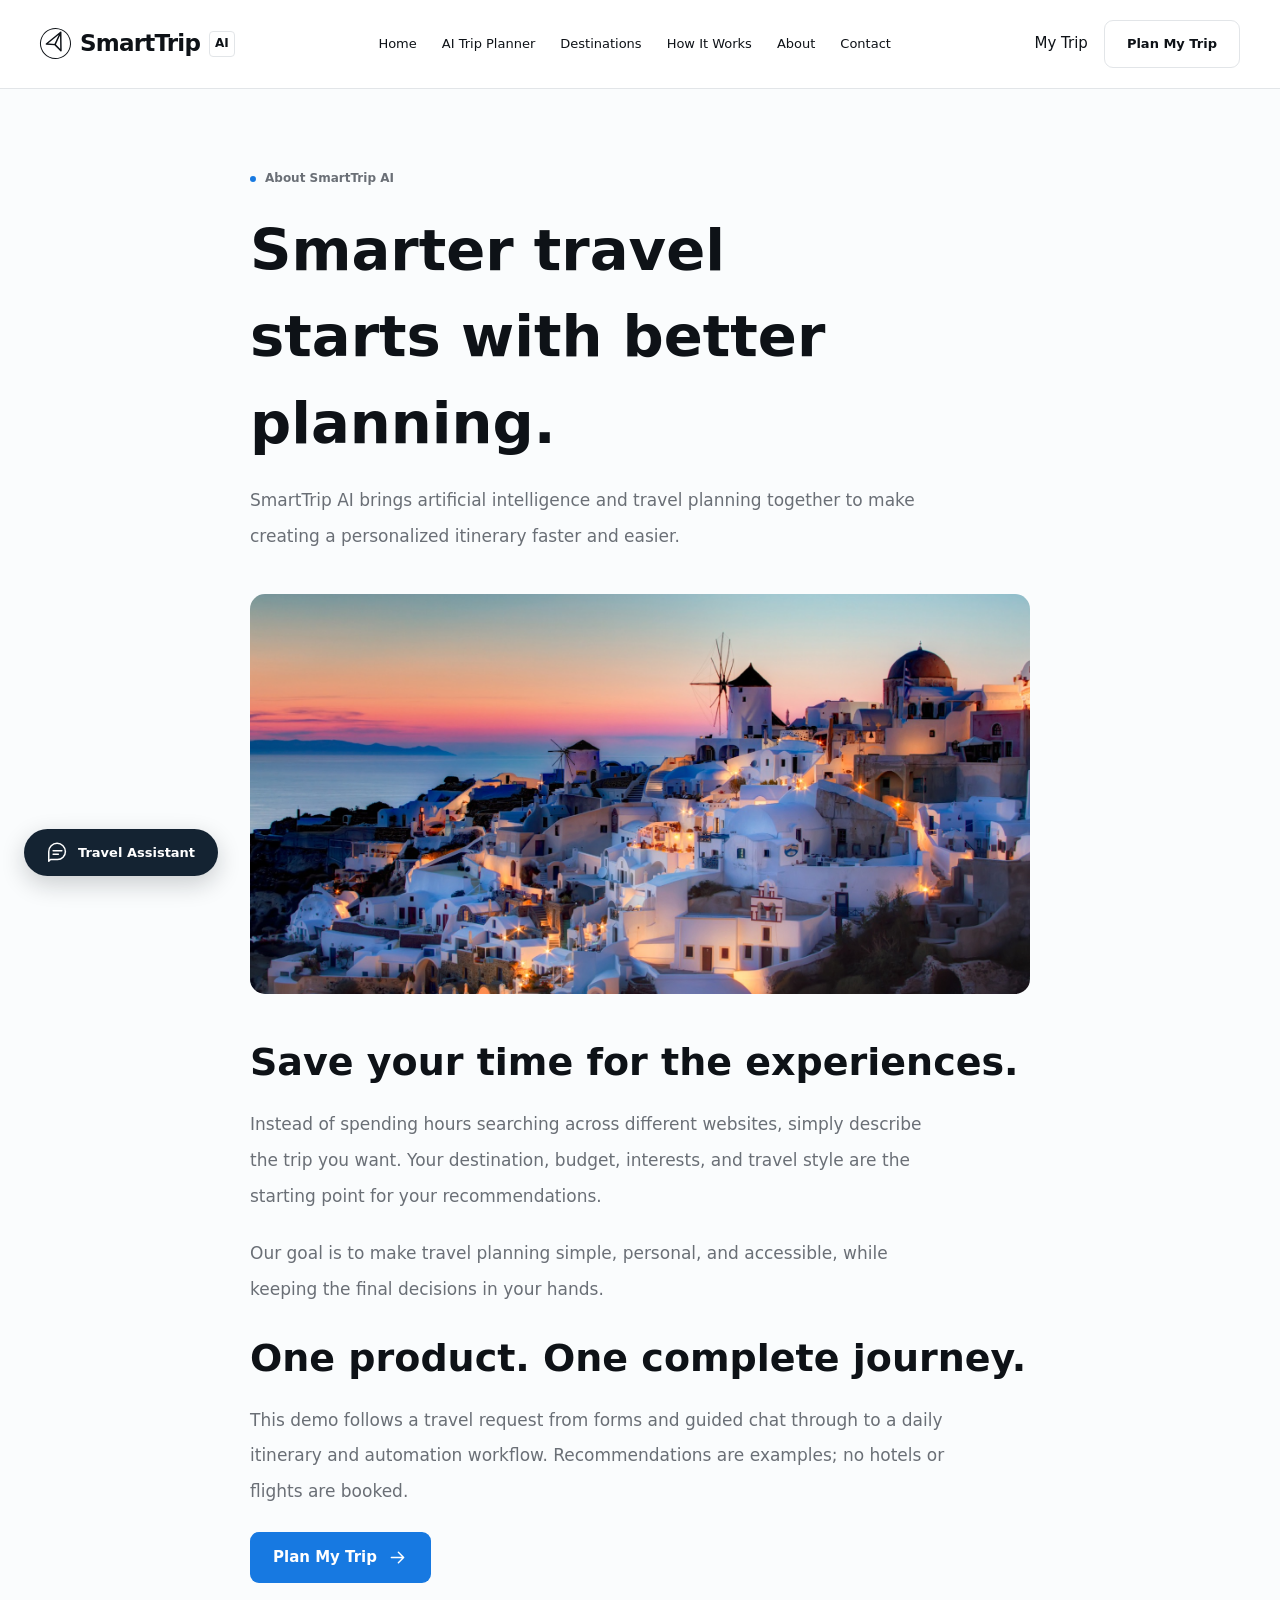
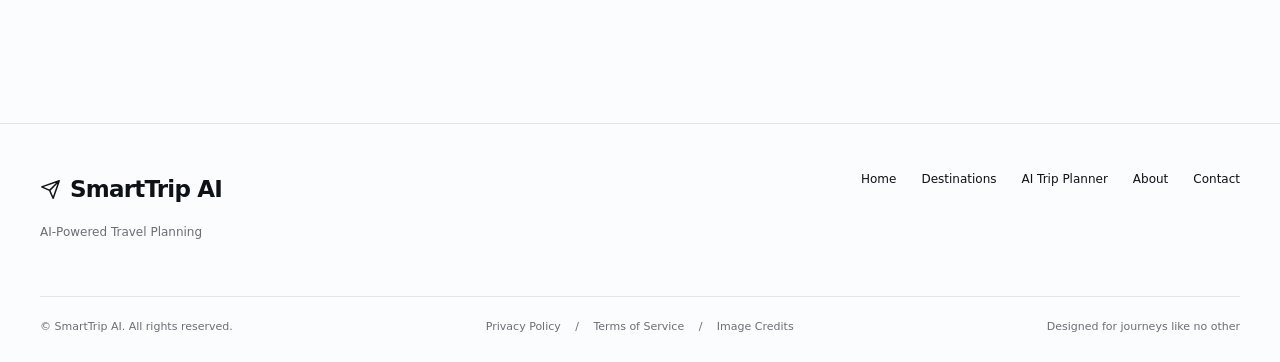
==== commit d25e8ef1: "change button arrows to point right" ====
--- a/public/about.html
+++ b/public/about.html
@@ -1,2 +1,4 @@
 <!doctype html>
-<html lang="en" dir="ltr"><head><meta charset="UTF-8"><meta name="viewport" content="width=device-width,initial-scale=1"><meta name="description" content="Personalized travel planning with SmartTrip AI. Explore destinations, create itineraries, and meet your travel assistant."><title>About | SmartTrip AI</title><link rel="stylesheet" href="assets/smarttrip.css"><script src="assets/config.js"></script><script defer src="assets/smarttrip.js"></script><meta property="og:title" content="SmartTrip AI | Personalized Travel Planning"><meta property="og:description" content="You choose the destination. We build the plan together."></head><body><header data-od-id="site-header"><div class="wrap nav"><a class="brand" href="smarttrip.html" data-od-id="brand"><span class="brand-mark"><svg aria-hidden="true" viewBox="0 0 24 24"><path d="m22 2-7 20-4-9-9-4Z M22 2 11 13"/></svg></span>SmartTrip <small>AI</small></a><nav class="nav-links" id="navigation" aria-label="Main navigation"><a href="smarttrip.html" data-od-id="about-element-1">Home</a><a href="smarttrip.html#planner" data-od-id="about-element-2">AI Trip Planner</a><a href="destinations.html" data-od-id="about-element-3">Destinations</a><a href="smarttrip.html#how-it-works" data-od-id="about-element-4">How It Works</a><a href="about.html" data-od-id="about-element-5">About</a><a href="contact.html" data-od-id="about-element-6">Contact</a></nav><div class="nav-actions"><a class="my-trip-link" href="my-trip.html" data-od-id="about-element-7">My Trip</a><a class="btn" href="smarttrip.html#planner" data-od-id="about-element-8">Plan My Trip</a><button class="menu" aria-label="Open menu" aria-expanded="false" aria-controls="navigation" data-od-id="about-element-9"><svg aria-hidden="true" viewBox="0 0 24 24"><path d="M4 6h16M4 12h16M4 18h16"/></svg></button></div></div></header><main data-od-id="main"><section class="section wrap" data-od-id="about-content"><div class="prose"><span class="eyebrow">About SmartTrip AI</span><h1 data-od-id="about-element-10">Smarter travel<br>starts with better planning.</h1><p>SmartTrip AI brings artificial intelligence and travel planning together to make creating a personalized itinerary faster and easier.</p><div class="about-photo"><img src="assets/santorini.jpg" alt="Sunset in Santorini" loading="lazy"></div><h2 data-od-id="about-element-11">Save your time for the experiences.</h2><p>Instead of spending hours searching across different websites, simply describe the trip you want. Your destination, budget, interests, and travel style are the starting point for your recommendations.</p><p>Our goal is to make travel planning simple, personal, and accessible, while keeping the final decisions in your hands.</p><h2 data-od-id="about-element-12">One product. One complete journey.</h2><p>This demo follows a travel request from forms and guided chat through to a daily itinerary and automation workflow. Recommendations are examples; no hotels or flights are booked.</p><a href="smarttrip.html#planner" class="btn primary"  data-od-id="about-element-13">Plan My Trip<svg aria-hidden="true" viewBox="0 0 24 24"><path d="M19 12H5m6-6-6 6 6 6"/></svg></a></div></section></main><footer class="footer" data-od-id="footer"><div class="wrap"><div class="footer-top"><div><a class="brand" href="smarttrip.html" data-od-id="about-element-14"><svg aria-hidden="true" viewBox="0 0 24 24"><path d="m22 2-7 20-4-9-9-4Z M22 2 11 13"/></svg>SmartTrip AI</a><p>AI-Powered Travel Planning</p></div><div class="footer-links"><a href="smarttrip.html" data-od-id="about-element-15">Home</a><a href="destinations.html" data-od-id="about-element-16">Destinations</a><a href="smarttrip.html#planner" data-od-id="about-element-17">AI Trip Planner</a><a href="about.html" data-od-id="about-element-18">About</a><a href="contact.html" data-od-id="about-element-19">Contact</a></div></div><div class="footer-bottom"><span>© SmartTrip AI. All rights reserved.</span><span><a href="privacy.html" data-od-id="about-element-20">Privacy Policy</a>　 /　 <a href="terms.html" data-od-id="about-element-21">Terms of Service</a>　 /　 <a href="image-credits.html" data-od-id="about-element-22">Image Credits</a></span><span>Designed for journeys like no other</span></div></div></footer><button class="floating-chat" data-chat data-od-id="floating-assistant"><svg aria-hidden="true" viewBox="0 0 24 24"><path d="M21 11a9 9 0 0 1-9 9H4l-2 2V11a9 9 0 0 1 19 0Z"/><path d="M7 10h10M7 14h6"/></svg>Travel Assistant</button><aside class="chat-window" hidden aria-label="Travel Assistant" data-od-id="chat-window"><div class="chat-header"><span class="ai-orb"><svg aria-hidden="true" viewBox="0 0 24 24"><path d="m12 3 2.7 6.3L21 12l-6.3 2.7L12 21l-2.7-6.3L3 12l6.3-2.7Z"/></svg></span><div><b>SmartTrip AI Assistant</b><small>Demo conversation · Scripted responses</small></div><button class="close-chat" aria-label="Close chat" data-od-id="about-element-23"><svg aria-hidden="true" viewBox="0 0 24 24"><path d="m6 6 12 12M18 6 6 18"/></svg></button></div><div class="chat-log" aria-live="polite"></div><form class="chat-input" id="chat-form"><input aria-label="Your message" placeholder="Type your reply…" required maxlength="500" data-od-id="about-element-24"><button aria-label="Send message" data-od-id="about-element-25"><svg aria-hidden="true" viewBox="0 0 24 24"><path d="M19 12H5m6-6-6 6 6 6"/></svg></button></form></aside><div class="toast" role="status" aria-live="polite"></div></body></html>+<html lang="en" dir="ltr"><head><meta charset="UTF-8"><meta name="viewport" content="width=device-width,initial-scale=1"><meta name="description" content="Personalized travel planning with SmartTrip AI. Explore destinations, create itineraries, and meet your travel assistant."><title>About | SmartTrip AI</title><link rel="stylesheet" href="assets/smarttrip.css"><script src="assets/config.js"></script><script defer src="assets/smarttrip.js"></script><meta property="og:title" content="SmartTrip AI | Personalized Travel Planning"><meta property="og:description" content="You choose the destination. We build the plan together."></head><body><header data-od-id="site-header"><div class="wrap nav"><a class="brand" href="smarttrip.html" data-od-id="brand"><span class="brand-mark"><svg aria-hidden="true" viewBox="0 0 24 24"><path d="m22 2-7 20-4-9-9-4Z M22 2 11 13"/></svg></span>SmartTrip <small>AI</small></a><nav class="nav-links" id="navigation" aria-label="Main navigation"><a href="smarttrip.html" data-od-id="about-element-1">Home</a><a href="smarttrip.html#planner" data-od-id="about-element-2">AI Trip Planner</a><a href="destinations.html" data-od-id="about-element-3">Destinations</a><a href="smarttrip.html#how-it-works" data-od-id="about-element-4">How It Works</a><a href="about.html" data-od-id="about-element-5">About</a><a href="contact.html" data-od-id="about-element-6">Contact</a></nav><div class="nav-actions"><a class="my-trip-link" href="my-trip.html" data-od-id="about-element-7">My Trip</a><a class="btn" href="smarttrip.html#planner" data-od-id="about-element-8">Plan My Trip</a><button class="menu" aria-label="Open menu" aria-expanded="false" aria-controls="navigation" data-od-id="about-element-9"><svg aria-hidden="true" viewBox="0 0 24 24"><path d="M4 6h16M4 12h16M4 18h16"/></svg></button></div></div></header><main data-od-id="main"><section class="section wrap" data-od-id="about-content"><div class="prose"><span class="eyebrow">About SmartTrip AI</span><h1 data-od-id="about-element-10">Smarter travel<br>starts with better planning.</h1><p>SmartTrip AI brings artificial intelligence and travel planning together to make creating a personalized itinerary faster and easier.</p><div class="about-photo"><img src="assets/santorini.jpg" alt="Sunset in Santorini" loading="lazy"></div><h2 data-od-id="about-element-11">Save your time for the experiences.</h2><p>Instead of spending hours searching across different websites, simply describe the trip you want. Your destination, budget, interests, and travel style are the starting point for your recommendations.</p><p>Our goal is to make travel planning simple, personal, and accessible, while keeping the final decisions in your hands.</p><h2 data-od-id="about-element-12">One product. One complete journey.</h2><p>This demo follows a travel request from forms and guided chat through to a daily itinerary and automation workflow. Recommendations are examples; no hotels or flights are booked.</p><a href="smarttrip.html#planner" class="btn primary"  data-od-id="about-element-13">Plan My Trip<svg aria-hidden="true" viewBox="0 0 24 24"><path d="M5 12h14m-6-6 6 6-6 6
+"/></svg></a></div></section></main><footer class="footer" data-od-id="footer"><div class="wrap"><div class="footer-top"><div><a class="brand" href="smarttrip.html" data-od-id="about-element-14"><svg aria-hidden="true" viewBox="0 0 24 24"><path d="m22 2-7 20-4-9-9-4Z M22 2 11 13"/></svg>SmartTrip AI</a><p>AI-Powered Travel Planning</p></div><div class="footer-links"><a href="smarttrip.html" data-od-id="about-element-15">Home</a><a href="destinations.html" data-od-id="about-element-16">Destinations</a><a href="smarttrip.html#planner" data-od-id="about-element-17">AI Trip Planner</a><a href="about.html" data-od-id="about-element-18">About</a><a href="contact.html" data-od-id="about-element-19">Contact</a></div></div><div class="footer-bottom"><span>© SmartTrip AI. All rights reserved.</span><span><a href="privacy.html" data-od-id="about-element-20">Privacy Policy</a>　 /　 <a href="terms.html" data-od-id="about-element-21">Terms of Service</a>　 /　 <a href="image-credits.html" data-od-id="about-element-22">Image Credits</a></span><span>Designed for journeys like no other</span></div></div></footer><button class="floating-chat" data-chat data-od-id="floating-assistant"><svg aria-hidden="true" viewBox="0 0 24 24"><path d="M21 11a9 9 0 0 1-9 9H4l-2 2V11a9 9 0 0 1 19 0Z"/><path d="M7 10h10M7 14h6"/></svg>Travel Assistant</button><aside class="chat-window" hidden aria-label="Travel Assistant" data-od-id="chat-window"><div class="chat-header"><span class="ai-orb"><svg aria-hidden="true" viewBox="0 0 24 24"><path d="m12 3 2.7 6.3L21 12l-6.3 2.7L12 21l-2.7-6.3L3 12l6.3-2.7Z"/></svg></span><div><b>SmartTrip AI Assistant</b><small>Demo conversation · Scripted responses</small></div><button class="close-chat" aria-label="Close chat" data-od-id="about-element-23"><svg aria-hidden="true" viewBox="0 0 24 24"><path d="m6 6 12 12M18 6 6 18"/></svg></button></div><div class="chat-log" aria-live="polite"></div><form class="chat-input" id="chat-form"><input aria-label="Your message" placeholder="Type your reply…" required maxlength="500" data-od-id="about-element-24"><button aria-label="Send message" data-od-id="about-element-25"><svg aria-hidden="true" viewBox="0 0 24 24"><path d="M5 12h14m-6-6 6 6-6 6
+"/></svg></button></form></aside><div class="toast" role="status" aria-live="polite"></div></body></html>
